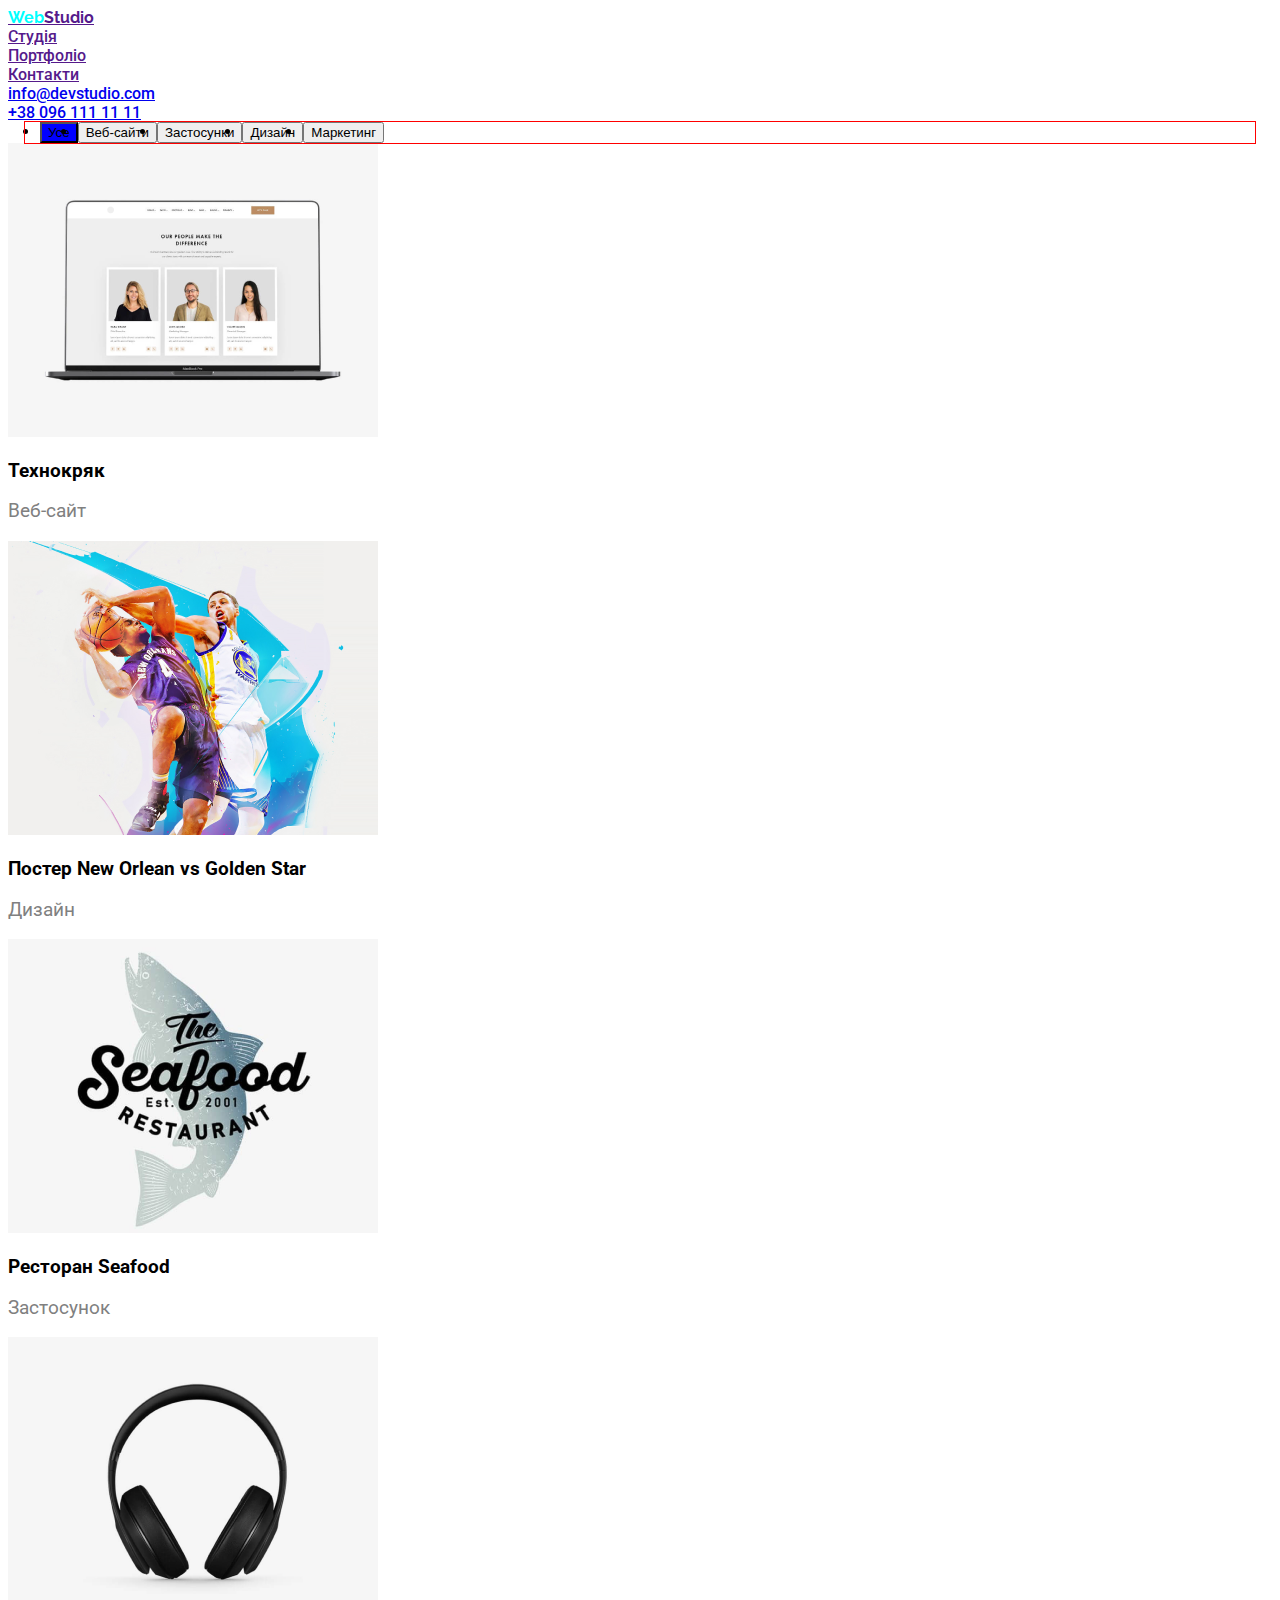
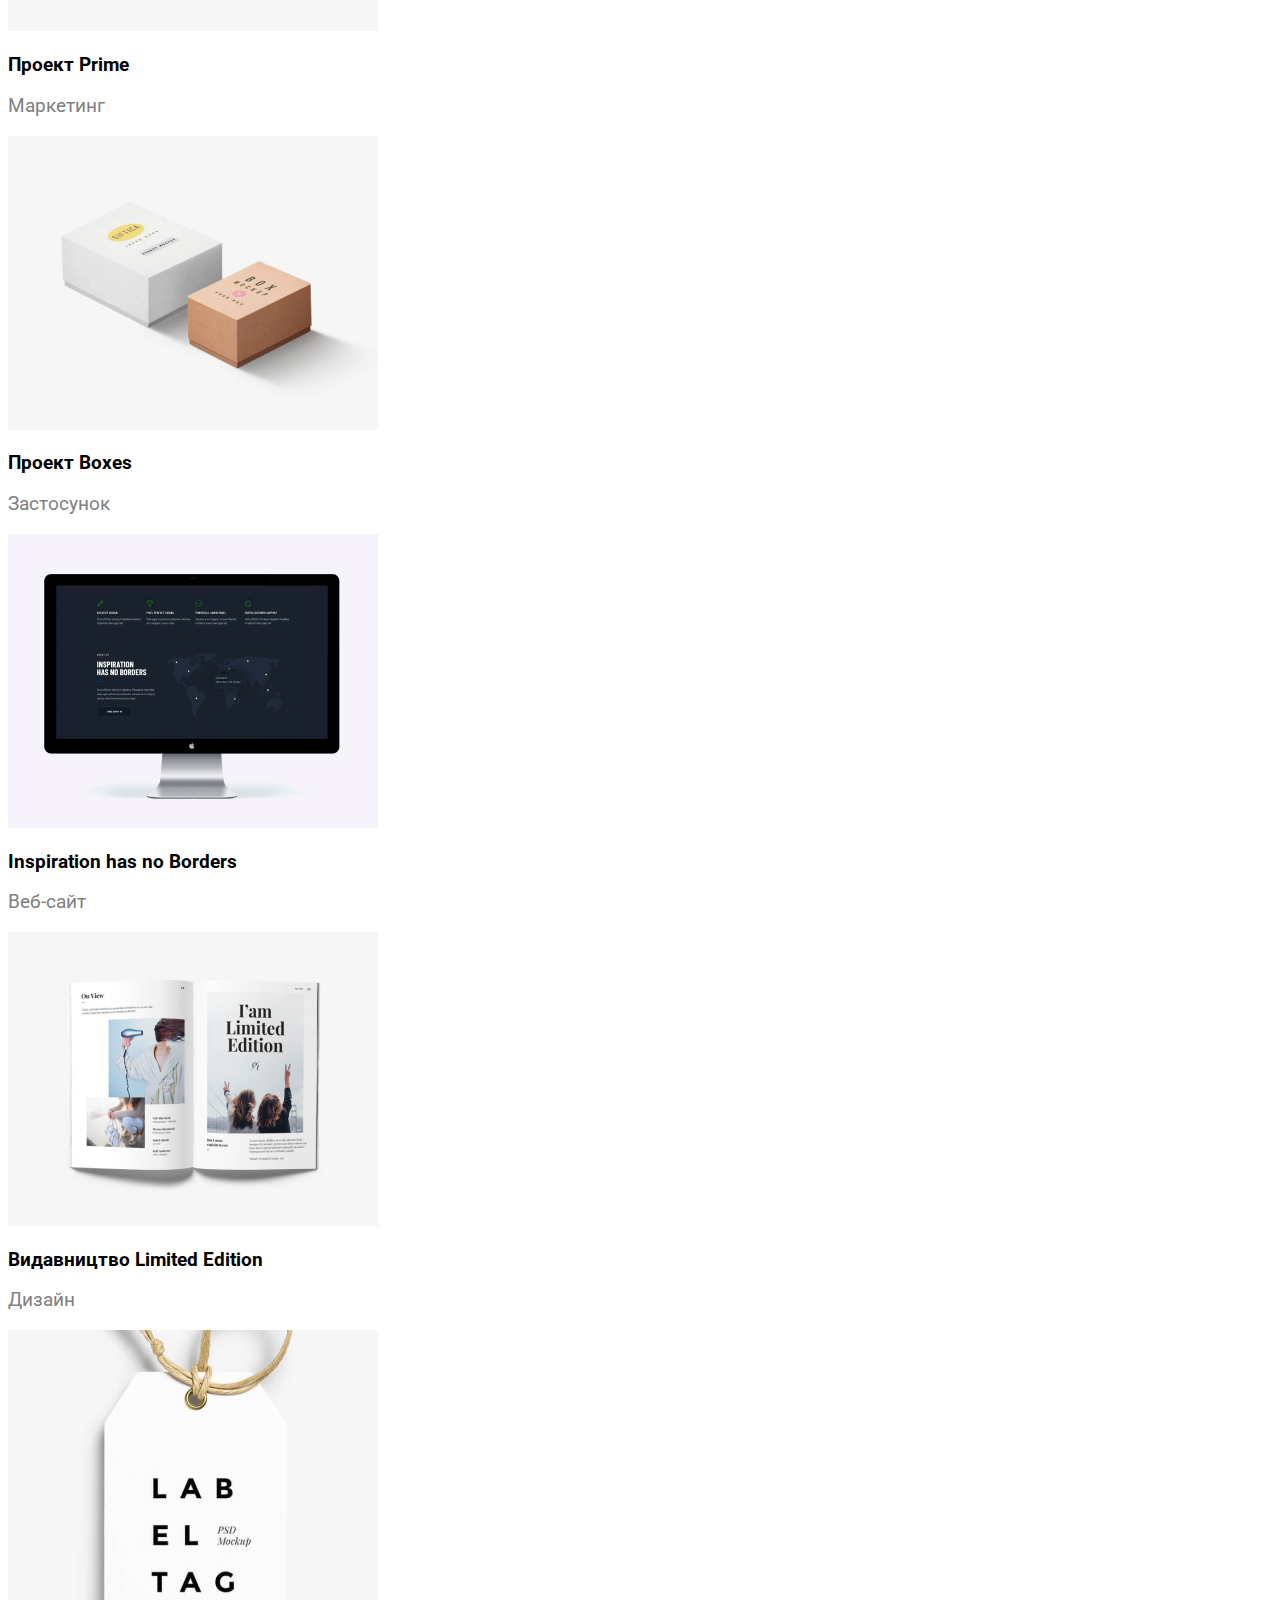
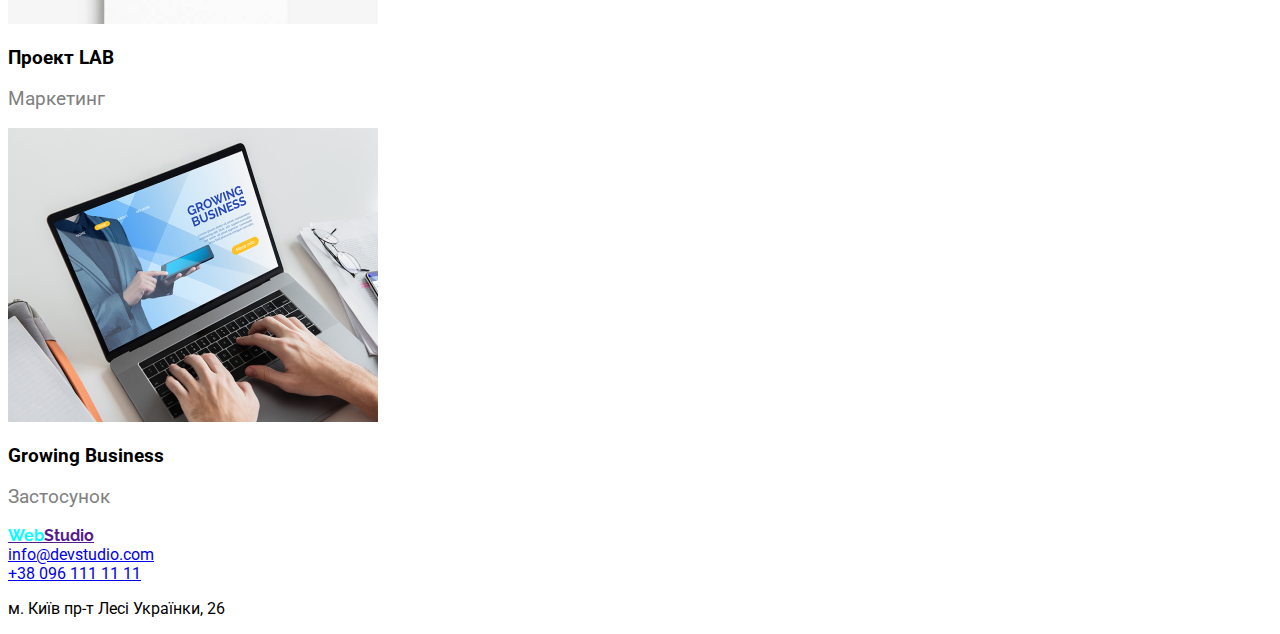
==== index2.html @ a4315513 "s" ====
<!DOCTYPE html>
<html lang="en">
<head>
    <meta charset="UTF-8">
    <meta http-equiv="X-UA-Compatible" content="IE=edge">
    <meta name="viewport" content="width=device-width, initial-scale=1.0">
    <title>Document</title>
    <link rel="preconnect" href="https://fonts.gstatic.com" crossorigin>
<link href="https://fonts.googleapis.com/css2?family=Raleway:wght@700&family=Roboto:wght@400;500;700;900&display=swap" rel="stylesheet">
<link rel="stylesheet" href="style.css">
</head>
<body>
    <header>
        <ul>
            <li>
                <a href=""class="rw"><span>Web</span>Studio</a>
            </li>
            <li>
                <a href="">Студія</a>
            </li>
            <li>
                <a href="">Портфоліо</a>
            </li>
            <li>
                <a href="">Контакти</a>
            </li>
            <li>
                <a href="info@devstudio.com">info@devstudio.com</a>
            </li>
            <li>
                <a href="+38 096 111 11 11">+38 096 111 11 11</a>
            </li>
        </ul>
    </header>
    <section class="containerb">
        <ul class="pbl">
            <li>
                <button  class="pb" style="background-color:blue ;">Усе</button>
            </li>
            <li>
                <button class="pb">Веб-сайти</button>
            </li>
            <li>
                <button class="pb">Застосунки</button>
            </li>
            <li>
                <button class="pb">Дизайн</button>
            </li>
            <li>
                <button class="pb">Маркетинг</button>
            </li>
        </ul>
    </section>
    <section>
        <ul>
            <li>
                <img src="images/imga.png" alt="">
                <h3>Технокряк</h3>
                <h3 class="g">Веб-сайт</h3>
            </li>
            <li>
                <img src="images/imgb.png" alt="">
                <h3>Постер New Orlean vs Golden Star</h3>
                <h3 class="g">Дизайн</h3>
            </li>
            <li>
                <img src="images/imgc.png" alt="">
                <h3>Ресторан Seafood</h3>
                <h3 class="g">Застосунок</h3>
            </li>
            <li>
                <img src="images/imgd.png" alt="">
                <h3>Проект Prime</h3>
                <h3 class="g">Маркетинг</h3>
            </li>
            <li>
                <img src="images/imge.png" alt="">
                <h3>Проект Boxes</h3>
                <h3 class="g">Застосунок</h3>
            </li>
            <li>
                <img src="images/imgf.png" alt="">
                <h3>Inspiration has no Borders</h3>
                <h3 class="g">Веб-сайт</h3>
            </li>
            <li>
                <img src="images/imgg.png" alt="">
                <h3>Видавництво Limited Edition</h3>
                <h3 class="g">Дизайн</h3>
            </li>
            <li>
                <img src="images/imgh.png" alt="">
                <h3>Проект LAB</h3>
                <h3 class="g">Маркетинг</h3>
            </li>
            <li>
                <img src="images/imgk.png" alt="">
                <h3>Growing Business</h3>
                <h3 class="g">Застосунок</h3>
            </li>
        </ul>
    </section>

    <footer>
        <ul>
            <li>
                <a href="" class="rw"><span>Web</span>Studio</a>
            </li>
            <li>
                <a href="info@devstudio.com">info@devstudio.com</a>
            </li>
            <li>
                <a href="+38 096 111 11 11">+38 096 111 11 11</a>
            </li>
            <li>
                <p>м. Київ пр-т Лесі Українки, 26

                </p>
            </li>
        </ul>
    </footer>
</body>
</html>
---- style.css ----
body{
    font-family: "Roboto" ,sans-serif;
}
.g {
    color: gray;
    font-weight: 400;
}
span{
    font-weight: 700;
    font-family: 'Raleway', sans-serif;
    color: aqua;
}
.rw
{
    font-weight: 700;
    font-family: 'Raleway', sans-serif;
}
h3 {
    font-weight: 700;
}
footer{
    font-weight: 400;
}
header{
    font-weight: 500;
}
button{
    font-weight: 500;
}

.container{
    width: 1200px;
    padding-left: 15px;
    padding-right: 15px;
     
    margin-left: auto;
    margin-right: auto;
}
.containerb{
    width: 1200px;
    padding-left: 15px;
    padding-right: 15px;
     outline: 1px solid red;
    margin-left: auto;
    margin-right: auto;
}
.sectionh{
  
}
.header{
    padding-top: 24px;
    padding-bottom: 25px;
}
.footer{
    padding-top: 60px;
    padding-bottom: 60px;
}
ul{
    margin: 0;
    padding: 0;
}
*::after,
*::before{

    box-sizing: border-box;
}


.pbl{
    
    display: flex ;
    margin-left: auto;
    margin-right: auto;
    
}
.pb:not(:first-child){
    margin-left: 8px;
}
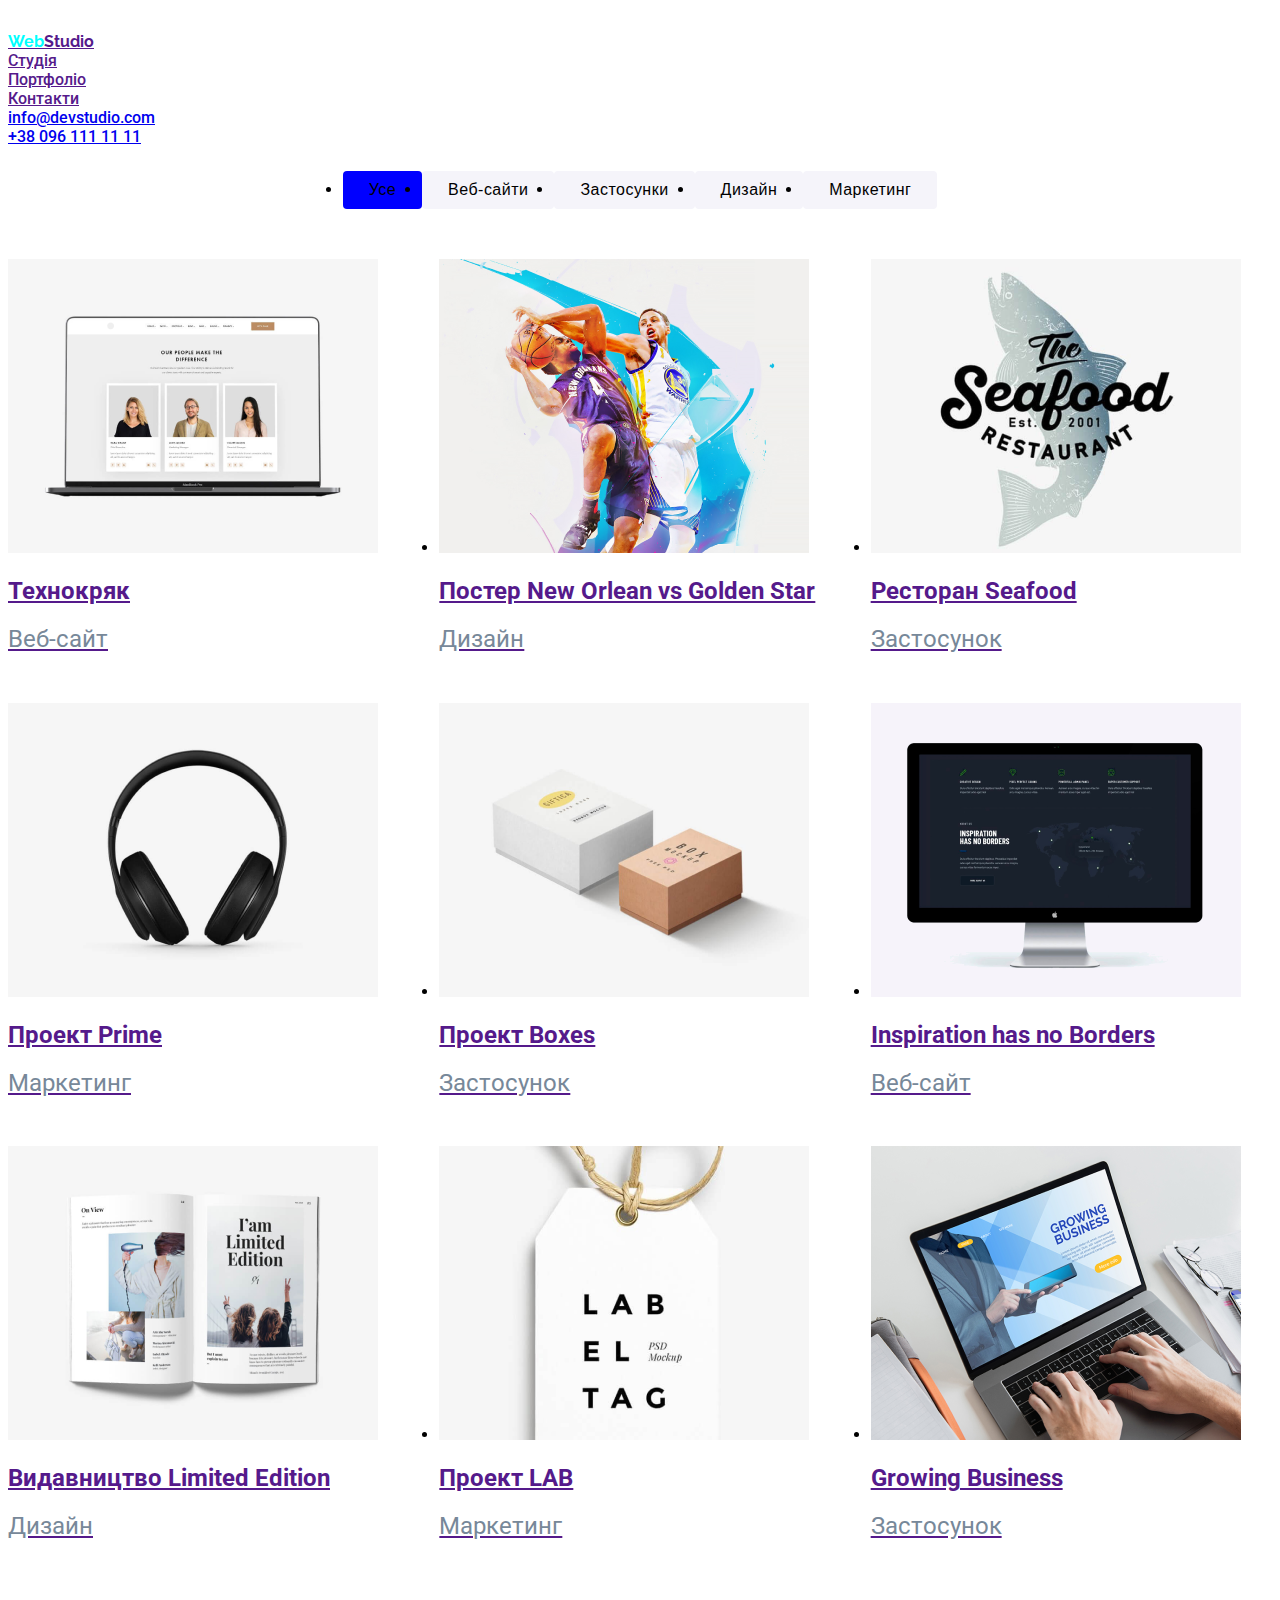
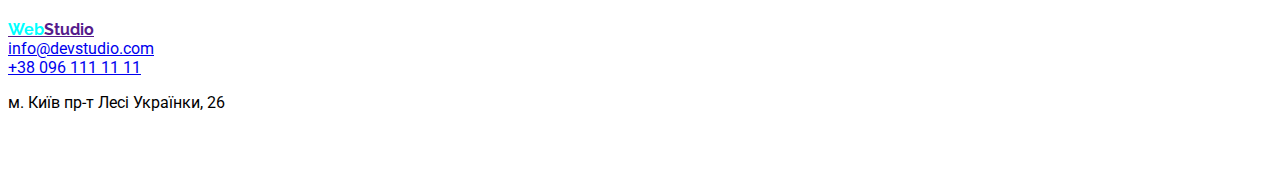
==== commit fdecf897: "ff" ====
--- a/index2.html
+++ b/index2.html
@@ -10,19 +10,19 @@
 <link rel="stylesheet" href="style.css">
 </head>
 <body>
-    <header>
+    <header class="header">
         <ul>
             <li>
-                <a href=""class="rw"><span>Web</span>Studio</a>
+                <a href=""class="rw" class="a"><span>Web</span>Studio</a>
             </li>
             <li>
-                <a href="">Студія</a>
+                <a href="" class="a">Студія</a>
             </li>
             <li>
-                <a href="">Портфоліо</a>
+                <a href="" class="a">Портфоліо</a>
             </li>
             <li>
-                <a href="">Контакти</a>
+                <a href="" class="a">Контакти</a>
             </li>
             <li>
                 <a href="info@devstudio.com">info@devstudio.com</a>
@@ -32,79 +32,78 @@
             </li>
         </ul>
     </header>
-    <section class="containerb">
+    <section class="section">
         <ul class="pbl">
-            <li>
+            <li class="bli">
                 <button  class="pb" style="background-color:blue ;">Усе</button>
             </li>
-            <li>
+            <li class="bli">
                 <button class="pb">Веб-сайти</button>
             </li>
-            <li>
+            <li class="bli">
                 <button class="pb">Застосунки</button>
             </li>
-            <li>
+            <li class="bli">
                 <button class="pb">Дизайн</button>
             </li>
-            <li>
+            <li class="bli">
                 <button class="pb">Маркетинг</button>
             </li>
         </ul>
-    </section>
-    <section>
-        <ul>
-            <li>
-                <img src="images/imga.png" alt="">
-                <h3>Технокряк</h3>
-                <h3 class="g">Веб-сайт</h3>
+    
+        <ul class="ex">
+            <li class="exl">
+                <a href=""><img src="images/imga.png" alt="">
+                <h2>Технокряк</h2>
+                <h2 class="g">Веб-сайт</h2></a>
             </li>
-            <li>
-                <img src="images/imgb.png" alt="">
-                <h3>Постер New Orlean vs Golden Star</h3>
-                <h3 class="g">Дизайн</h3>
+            <li class="exl">
+                <a href=""><img src="images/imgb.png" alt="">
+                <h2>Постер New Orlean vs Golden Star</h2>
+                <h2 class="g">Дизайн</h2></a>
             </li>
-            <li>
-                <img src="images/imgc.png" alt="">
-                <h3>Ресторан Seafood</h3>
-                <h3 class="g">Застосунок</h3>
+            <li class="exl">
+                <a href=""><img src="images/imgc.png" alt="">
+                <h2>Ресторан Seafood</h2>
+                <h2 class="g">Застосунок</h2></a>
             </li>
-            <li>
-                <img src="images/imgd.png" alt="">
-                <h3>Проект Prime</h3>
-                <h3 class="g">Маркетинг</h3>
+            <li class="exl">
+                <a href=""><img src="images/imgd.png" alt="">
+                <h2>Проект Prime</h2>
+                <h2 class="g">Маркетинг</h2></a>
             </li>
-            <li>
-                <img src="images/imge.png" alt="">
-                <h3>Проект Boxes</h3>
-                <h3 class="g">Застосунок</h3>
+            <li class="exl">
+                <a href=""><img src="images/imge.png" alt="">
+                <h2>Проект Boxes</h2>
+                <h2 class="g">Застосунок</h2></a>
             </li>
-            <li>
-                <img src="images/imgf.png" alt="">
-                <h3>Inspiration has no Borders</h3>
-                <h3 class="g">Веб-сайт</h3>
+            <li class="exl">
+                <a href=""><img src="images/imgf.png" alt="">
+                <h2>Inspiration has no Borders</h2>
+                <h2 class="g">Веб-сайт</h2></a>
             </li>
-            <li>
-                <img src="images/imgg.png" alt="">
-                <h3>Видавництво Limited Edition</h3>
-                <h3 class="g">Дизайн</h3>
+            <li class="exl">
+                <a href=""><img src="images/imgg.png" alt="">
+                <h2>Видавництво Limited Edition</h2>
+                <h2 class="g">Дизайн</h2></a>
             </li>
-            <li>
-                <img src="images/imgh.png" alt="">
-                <h3>Проект LAB</h3>
-                <h3 class="g">Маркетинг</h3>
+            <li class="exl">
+                <a href=""><img src="images/imgh.png" alt="">
+                <h2>Проект LAB</h2>
+                <h2 class="g">Маркетинг</h2></a>
             </li>
-            <li>
-                <img src="images/imgk.png" alt="">
-                <h3>Growing Business</h3>
-                <h3 class="g">Застосунок</h3>
-            </li>
+            <li class="exl">
+                <a href=""><img src="images/imgk.png" alt="">
+                <h2>Growing Business</h2>
+                <h2 class="g">Застосунок</h2></a>
+            </li class="exl">
         </ul>
     </section>
 
-    <footer>
+    <footer class="footer">
         <ul>
             <li>
-                <a href="" class="rw"><span>Web</span>Studio</a>
+                <a href="" class="rw" class="a"><span>Web</span>Studio</a>
             </li>
             <li>
                 <a href="info@devstudio.com">info@devstudio.com</a>
--- a/style.css
+++ b/style.css
@@ -2,7 +2,7 @@
     font-family: "Roboto" ,sans-serif;
 }
 .g {
-    color: gray;
+    color: lightslategray;
     font-weight: 400;
 }
 span{
@@ -32,7 +32,7 @@
     width: 1200px;
     padding-left: 15px;
     padding-right: 15px;
-     
+    
     margin-left: auto;
     margin-right: auto;
 }
@@ -40,7 +40,7 @@
     width: 1200px;
     padding-left: 15px;
     padding-right: 15px;
-     outline: 1px solid red;
+     /* outline: 1px solid red; */
     margin-left: auto;
     margin-right: auto;
 }
@@ -50,6 +50,7 @@
 .header{
     padding-top: 24px;
     padding-bottom: 25px;
+    display: flex;
 }
 .footer{
     padding-top: 60px;
@@ -71,9 +72,74 @@
     display: flex ;
     margin-left: auto;
     margin-right: auto;
+    justify-content: center;
+    margin-bottom: 50px
     
 }
 .pb:not(:first-child){
     margin-left: 8px;
 }
+.ex{
+    display: flex;
+    flex-wrap: wrap;
+     margin: -15px;
+     justify-content: center;
+   
+}
+.exl{
+   
+    margin: 15px;
+    width: calc((100% - 30px * 3) / 3);
+    justify-content: center;
+}
+.pb{
+    border: none;
 
+
+
+border-radius: 4px;
+
+padding: 6px 26px;
+
+font-weight: 500;
+
+
+
+font-size: 16px;
+
+Line-height: 26px;
+
+
+text-align: center; Letter-spacing: 0.03em;
+
+background-color: #f5f4fa;
+}
+.pb:hover,
+.pb:focus{
+    background-color: rgb(72, 118, 245);
+    color: #f5f4fa;
+    
+    box-shadow: 0px 2px 2px 0px #0000001F;
+
+box-shadow: 0px 1px 2px 0px #00000014;
+
+box-shadow: 0px 3px 1px 0px #0000001A;
+
+}
+.special{
+    display: flex;
+    justify-content: space-between;
+}
+.spech{
+justify-content: center;
+}
+.specit{
+    width: 270px
+}
+.wwd{
+    display: flex;
+}
+.wwdi{
+    
+
+}
